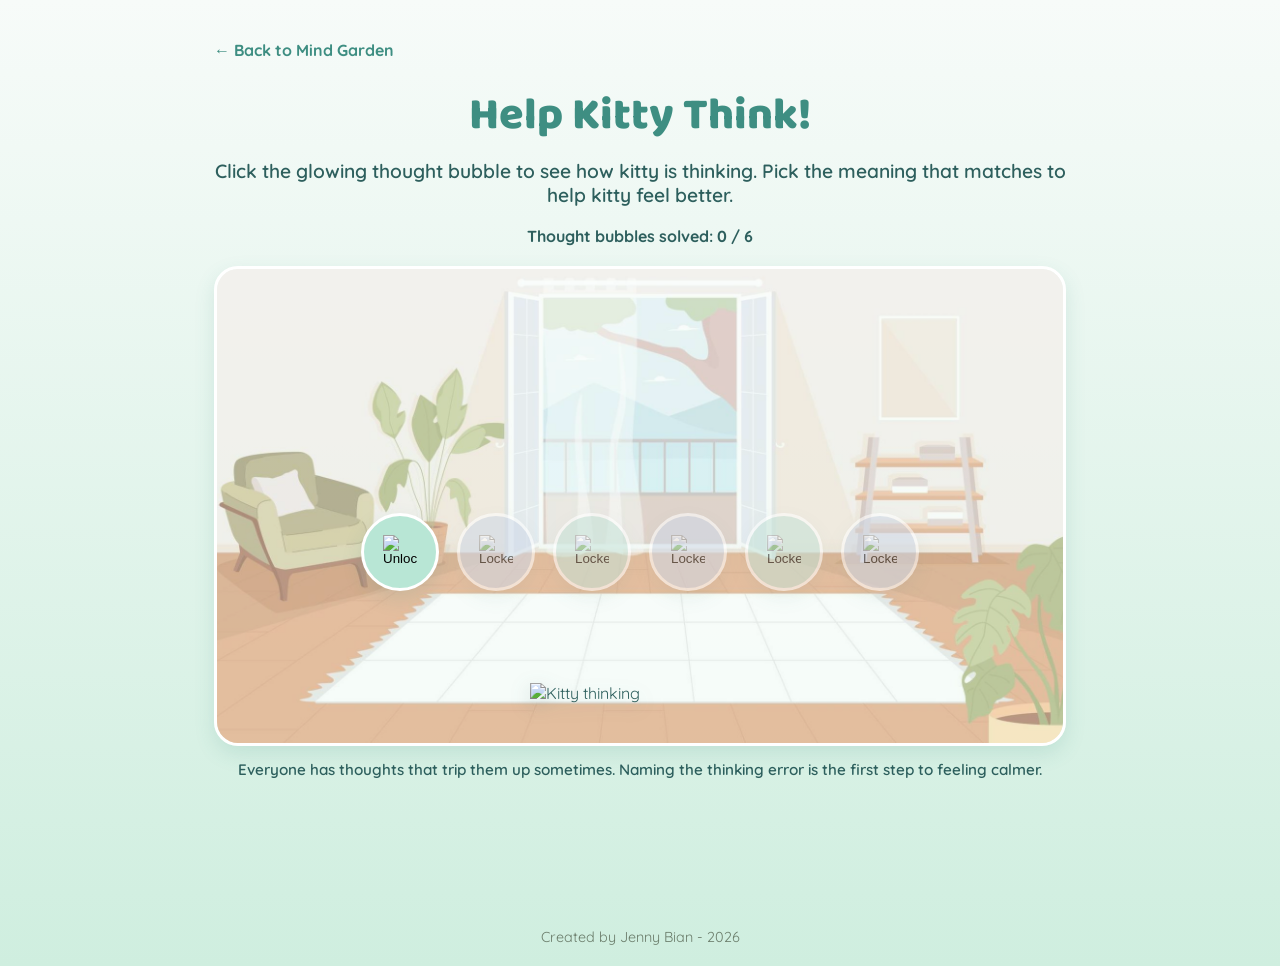
==== games/thinking-errors/index.html @ a107a17b "fixed" ====
<!DOCTYPE html>
<html lang="en">
<head>
  <meta charset="UTF-8">
  <meta name="viewport" content="width=device-width, initial-scale=1.0">
  <title>Help Kitty Think - Mind Garden</title>

  <link rel="preconnect" href="https://fonts.googleapis.com">
  <link rel="preconnect" href="https://fonts.gstatic.com" crossorigin>
  <link href="https://fonts.googleapis.com/css2?family=Baloo+2:wght@500;700;800&family=Quicksand:wght@500;600;700&display=swap" rel="stylesheet">

  <link rel="stylesheet" href="../../style.css">
  <link rel="stylesheet" href="style.css">
</head>
<body>

  <main class="container game-page">
    <a href="../../index.html" class="back-link">&larr; Back to Mind Garden</a>

    <header class="page-header">
      <h1>Help Kitty Think!</h1>
      <p class="subtitle">Click the glowing thought bubble to see how kitty is thinking. Pick the meaning that matches to help kitty feel better.</p>
    </header>

    <p class="progress-text" id="progress-text">Thought bubbles solved: 0 / 6</p>

    <div class="kitty-stage" id="kitty-stage">

      <div class="bubble-row" id="bubble-row">
        <!-- 6 thought-bubble buttons are generated by script.js -->
      </div>

      <p class="encourage-text" id="encourage-text"></p>

      <div class="cat-wrap" id="cat-wrap">
        <img id="cat-sprite" src="images/cat-0.png" alt="Kitty thinking" class="cat-sprite">
      </div>

    </div>

    <p class="game-hint">Everyone has thoughts that trip them up sometimes. Naming the thinking error is the first step to feeling calmer.</p>
  </main>

  <!-- Quiz overlay -->
  <div class="quiz-overlay" id="quiz-overlay" hidden>
    <div class="quiz-card">
      <h2 id="quiz-title">What is ___?</h2>
      <div class="quiz-options">
        <button class="quiz-option" id="option-a" type="button"></button>
        <button class="quiz-option" id="option-b" type="button"></button>
      </div>
      <p class="quiz-feedback" id="quiz-feedback" hidden>Not quite — try again!</p>
    </div>
  </div>

  <!-- Finish overlay -->
  <div class="finish-overlay" id="finish-overlay" hidden>
    <div class="finish-card">
      <img src="images/cat-5.png" alt="Happy kitty" class="finish-cat">
      <h2>Thanks for helping kitty think! 🐾</h2>
      <p>You helped kitty catch every thinking error. Kitty feels so much better now.</p>
      <div class="finish-actions">
        <button type="button" class="pet-kitty-btn" id="pet-kitty-btn">Click to Pet Kitty! 🐾</button>
      </div>
    </div>
  </div>

  <footer class="footer">
    Created by Jenny Bian - 2026
  </footer>

  <script src="script.js"></script>
</body>
</html>
---- style.css ----
/* ===== Mind Garden — Style Sheet =====
   Palette:
   --sky        #A8D8EA  (light blue)
   --mint       #B8E6D5  (light green)
   --seafoam    #CFEEDF  (pale green-blue)
   --periwinkle #C9D9F0  (soft blue-violet)
   --teal-deep  #3E8E82  (headings / accents)
   --teal-text  #2D5F5D  (body text)
   --cream      #F7FBF9  (page background)
   --white      #FFFFFF
*/

:root {
  --sky: #A8D8EA;
  --mint: #B8E6D5;
  --seafoam: #CFEEDF;
  --periwinkle: #C9D9F0;
  --teal-deep: #3E8E82;
  --teal-text: #2D5F5D;
  --cream: #F7FBF9;
  --white: #FFFFFF;

  --radius-lg: 24px;
  --radius-md: 16px;
  --shadow-soft: 0 8px 20px rgba(62, 142, 130, 0.15);
}

* {
  box-sizing: border-box;
}

body {
  margin: 0;
  min-height: 100vh;
  background: linear-gradient(180deg, var(--cream) 0%, var(--seafoam) 100%);
  font-family: 'Quicksand', sans-serif;
  color: var(--teal-text);
}

h1, h2, h3 {
  font-family: 'Baloo 2', sans-serif;
  margin: 0;
}

/* ===== Moving banner ===== */
/* ===== Moving banner ===== */
.banner {
  width: 100%;
  overflow: hidden;
  background: var(--teal-deep);
  padding: 12px 0;
}

.banner-track {
  display: block;
  animation: scroll-banner 30s linear infinite;
}

.banner-track span {
  display: inline-block;
  font-family: 'Baloo 2', sans-serif;
  font-weight: 700;
  font-size: 1.1rem;
  color: var(--white);
  white-space: nowrap;
}

@keyframes scroll-banner {
  from {
    transform: translateX(100vw);
  }
  to {
    transform: translateX(-100%);
  }
}

/* ===== Layout ===== */
.container {
  max-width: 900px;
  margin: 0 auto;
  padding: 40px 24px 64px;
}

.page-header {
  text-align: center;
  margin-bottom: 40px;
}

.page-header h1 {
  font-size: 2.8rem;
  font-weight: 800;
  color: var(--teal-deep);
}

.subtitle {
  margin-top: 8px;
  font-size: 1.2rem;
  font-weight: 600;
}

/* ===== Game grid ===== */
.game-grid {
  display: grid;
  grid-template-columns: repeat(2, 1fr);
  gap: 24px;
}

@media (max-width: 600px) {
  .game-grid {
    grid-template-columns: 1fr;
  }
}

.game-card {
  display: flex;
  flex-direction: column;
  align-items: center;
  text-align: center;
  text-decoration: none;
  color: var(--teal-text);
  padding: 32px 20px;
  border-radius: var(--radius-lg);
  box-shadow: var(--shadow-soft);
  border: 3px solid var(--white);
  transition: transform 0.2s ease, box-shadow 0.2s ease;
}

.game-card:hover,
.game-card:focus-visible {
  transform: translateY(-4px);
  box-shadow: 0 12px 26px rgba(62, 142, 130, 0.25);
}

.game-card:focus-visible {
  outline: 3px solid var(--teal-deep);
  outline-offset: 3px;
}

.game-card--mint       { background: var(--mint); }
.game-card--sky        { background: var(--sky); }
.game-card--seafoam    { background: var(--seafoam); }
.game-card--periwinkle { background: var(--periwinkle); }

.game-icon {
  width: 56px;
  height: 56px;
  margin-bottom: 12px;
  border-radius: 50%;
  background: rgba(255, 255, 255, 0.6);
  /* Placeholder circle — swap in an <img> inside .game-icon later */
}

.game-card h2 {
  font-size: 1.3rem;
  margin-bottom: 6px;
}

.game-card p {
  margin: 0;
  font-size: 0.95rem;
  font-weight: 600;
}

/* ===== About section ===== */
.about-section {
  margin-top: 56px;
  padding: 28px;
  background: var(--white);
  border-radius: var(--radius-md);
  box-shadow: var(--shadow-soft);
  text-align: center;
}

.about-section h3 {
  color: var(--teal-deep);
  font-size: 1.4rem;
  margin-bottom: 10px;
}

.about-section p {
  margin: 0;
  font-size: 1rem;
  line-height: 1.5;
}

.sparkle {
    position: absolute;
    width: 8px;
    height: 8px;
    background: rgba(255, 255, 255, 0.6);
    border-radius: 50%;
    pointer-events: none;
    box-shadow: 
        0 0 6px rgba(255,255,255,0.8),
        0 0 12px rgba(168,216,234,0.6);
    animation: sparkleFade 1.5s ease-out forwards;
}

@keyframes sparkleFade {
    from {
        transform: scale(1);
        opacity: 0.8;
    }
    to {
        transform: scale(0.2) translateY(10px);
        opacity: 0;
    }
}

.footer {
  text-align: center;
  margin-top: 50px;
  padding: 20px;
  font-family: 'Quicksand', sans-serif;
  font-size: 0.9rem;
  color: #6b7d6b;
}
---- games/thinking-errors/style.css ----
/* ===== Help Kitty Think — game styles =====
   Reuses the color variables (--sky, --mint, --seafoam, --periwinkle,
   --teal-deep, --teal-text, --cream, --white, --radius-lg, --radius-md,
   --shadow-soft) already defined in ../../style.css

   Drop your own art into games/thinking-errors/images/ named:
     cat-0.png ... cat-5.png   (6 cat sprites, sad -> happy)
     locked.png, unlocked.png (thought-bubble lock icons)
*/

.back-link {
  display: inline-block;
  margin-bottom: 20px;
  font-family: 'Quicksand', sans-serif;
  font-weight: 700;
  color: var(--teal-deep);
  text-decoration: none;
}

.back-link:hover,
.back-link:focus-visible {
  text-decoration: underline;
}

.game-page .page-header {
  margin-bottom: 12px;
}

.progress-text {
  text-align: center;
  font-family: 'Quicksand', sans-serif;
  font-weight: 700;
  color: var(--teal-text);
  margin-bottom: 20px;
}

/* ===== Kitty stage ===== */
.kitty-stage {
  position: relative;
  width: 100%;
  min-height: 480px;
  display: flex;
  flex-direction: column;
  align-items: center;
  justify-content: flex-end;
  gap: 32px;
  padding: 32px 20px 40px;
  border-radius: var(--radius-lg);
  border: 3px solid var(--white);
  box-shadow: var(--shadow-soft);

  overflow: hidden;
}

.kitty-stage::before {
  content: "";
  position: absolute;
  inset: 0;

  background-image: url("images/kitty-background.png");
  background-size: cover;
  background-position: center;
  background-repeat: no-repeat;

  opacity: 0.75;   /* Change this to make it lighter or darker */
  z-index: 0;
}

/* Keep all game elements above the background */
.kitty-stage > * {
  position: relative;
  z-index: 1;
}

/* ===== Thought bubble row ===== */
.bubble-row {
  display: flex;
  flex-wrap: wrap;
  justify-content: center;
  align-items: center;
  gap: 18px;
}

.thought-bubble {
  position: relative;
  width: 78px;
  height: 78px;
  border-radius: 50%;
  border: 3px solid var(--white);
  box-shadow: var(--shadow-soft);
  background: var(--mint);
  display: flex;
  align-items: center;
  justify-content: center;
  padding: 0;
  cursor: pointer;
  transition: transform 0.15s ease, opacity 0.4s ease;
}

.thought-bubble:nth-child(even) {
  background: var(--periwinkle);
}

.thought-bubble .bubble-icon {
  width: 34px;
  height: 34px;
  object-fit: contain;
  pointer-events: none;
}

.thought-bubble.active:hover,
.thought-bubble.active:focus-visible {
  transform: translateY(-4px);
  outline: none;
}

.thought-bubble.locked {
  cursor: not-allowed;
  opacity: 0.55;
  filter: grayscale(35%);
}

.thought-bubble.locked:hover {
  transform: none;
}

.thought-bubble.solved {
  opacity: 0;
  transform: scale(0.4);
  pointer-events: none;
}

/* ===== Encouragement text ===== */
.encourage-text {
  min-height: 28px;
  font-family: 'Baloo 2', sans-serif;
  font-weight: 700;
  font-size: 1.15rem;
  color: var(--teal-deep);
  text-align: center;
  margin: 0;
  opacity: 0;
  transform: translateY(6px);
  transition: opacity 0.4s ease, transform 0.4s ease;
}

.encourage-text.show {
  opacity: 1;
  transform: translateY(0);
}

/* ===== Cat ===== */
.cat-wrap {
  position: relative;
  display: flex;
  align-items: center;
  justify-content: center;
}

.cat-sprite {
  width: 220px;
  height: auto;
  object-fit: contain;
  filter: drop-shadow(0 6px 10px rgba(45, 95, 93, 0.2));
  transition: transform 0.15s ease;
}

/* Petting mode: cat grows a little on hover, and gives a happy little
   bounce when clicked. Only active once the game is finished. */
.kitty-stage.petting-mode {
  cursor: pointer;
}

.kitty-stage.petting-mode .cat-sprite:hover {
  transform: scale(1.08);
}

@keyframes pet-bounce {
  0%   { transform: scale(1); }
  30%  { transform: scale(1.15); }
  60%  { transform: scale(0.95); }
  100% { transform: scale(1); }
}

.cat-sprite.pet-click {
  animation: pet-bounce 0.4s ease;
}

/* Hearts that pop out of the cat when petted */
.floating-heart {
  position: absolute;
  width: 28px;
  height: 28px;
  object-fit: contain;
  pointer-events: none;
  animation: float-up 2.6s ease-out forwards;
}

@keyframes float-up {
  0%   { transform: translate(0, 0) rotate(0deg) scale(0.5); opacity: 0; }
  12%  { transform: translate(calc(var(--drift, 0px) * 0.15), -20px) rotate(calc(var(--rot, 0deg) * 0.3)) scale(0.95); opacity: 1; }
  55%  { transform: translate(calc(var(--drift, 0px) * 0.65), -110px) rotate(calc(var(--rot, 0deg) * 0.7)) scale(1.05); opacity: 0.9; }
  100% { transform: translate(var(--drift, 0px), -210px) rotate(var(--rot, 0deg)) scale(1); opacity: 0; }
}

.game-hint {
  text-align: center;
  margin-top: 14px;
  font-size: 0.95rem;
  font-weight: 600;
  color: var(--teal-text);
}

/* ===== Quiz overlay ===== */
.quiz-overlay[hidden],
.finish-overlay[hidden] {
  display: none !important;
}

.quiz-overlay,
.finish-overlay {
  position: fixed;
  inset: 0;
  background: rgba(45, 95, 93, 0.55);
  display: flex;
  align-items: center;
  justify-content: center;
  padding: 24px;
  z-index: 100;
}

.quiz-card,
.finish-card {
  background: var(--white);
  border-radius: var(--radius-lg);
  box-shadow: var(--shadow-soft);
  padding: 36px 32px;
  max-width: 480px;
  width: 100%;
  text-align: center;
}

.quiz-card h2 {
  color: var(--teal-deep);
  font-size: 1.4rem;
  margin-bottom: 22px;
}

.quiz-options {
  display: flex;
  flex-direction: column;
  gap: 14px;
  margin-bottom: 16px;
}

.quiz-option {
  font-family: 'Quicksand', sans-serif;
  font-weight: 700;
  font-size: 1rem;
  color: var(--teal-text);
  background: var(--cream);
  border: 3px solid var(--white);
  border-radius: var(--radius-md);
  padding: 16px 18px;
  cursor: pointer;
  line-height: 1.4;
  box-shadow: var(--shadow-soft);
  transition: transform 0.15s ease, background 0.15s ease;
}

.quiz-option:hover:not(:disabled),
.quiz-option:focus-visible:not(:disabled) {
  transform: translateY(-2px);
  background: var(--mint);
  outline: none;
}

.quiz-option:disabled {
  cursor: not-allowed;
}

.quiz-option.incorrect {
  background: #f6b8b0;
  color: #6e2a20;
  transform: none;
}

.quiz-feedback {
  font-family: 'Quicksand', sans-serif;
  font-weight: 700;
  color: #b3392c;
}

/* ===== Finish overlay ===== */
.finish-cat {
  width: 150px;
  height: auto;
  margin: 0 auto 18px;
  display: block;
}

.finish-card h2 {
  color: var(--teal-deep);
  font-size: 1.6rem;
  margin-bottom: 12px;
}

.finish-card p {
  font-size: 1.02rem;
  line-height: 1.6;
  margin-bottom: 24px;
}

.finish-actions {
  display: flex;
  flex-wrap: wrap;
  justify-content: center;
  gap: 12px;
}

.relax-done-btn,
.pet-kitty-btn {
  display: inline-block;
  font-family: 'Baloo 2', sans-serif;
  font-weight: 700;
  font-size: 1rem;
  border: none;
  border-radius: var(--radius-md);
  padding: 12px 24px;
  cursor: pointer;
  text-decoration: none;
  transition: transform 0.15s ease, box-shadow 0.15s ease;
}

.relax-done-btn {
  color: var(--white);
  background: var(--teal-deep);
}

.pet-kitty-btn {
  color: var(--teal-deep);
  background: var(--mint);
  border: 3px solid var(--white);
}

.relax-done-btn:hover,
.relax-done-btn:focus-visible,
.pet-kitty-btn:hover,
.pet-kitty-btn:focus-visible {
  transform: translateY(-2px);
  box-shadow: var(--shadow-soft);
  outline: none;
}

@media (max-width: 600px) {
  .cat-sprite {
    width: 170px;
  }
  .thought-bubble {
    width: 64px;
    height: 64px;
  }
}
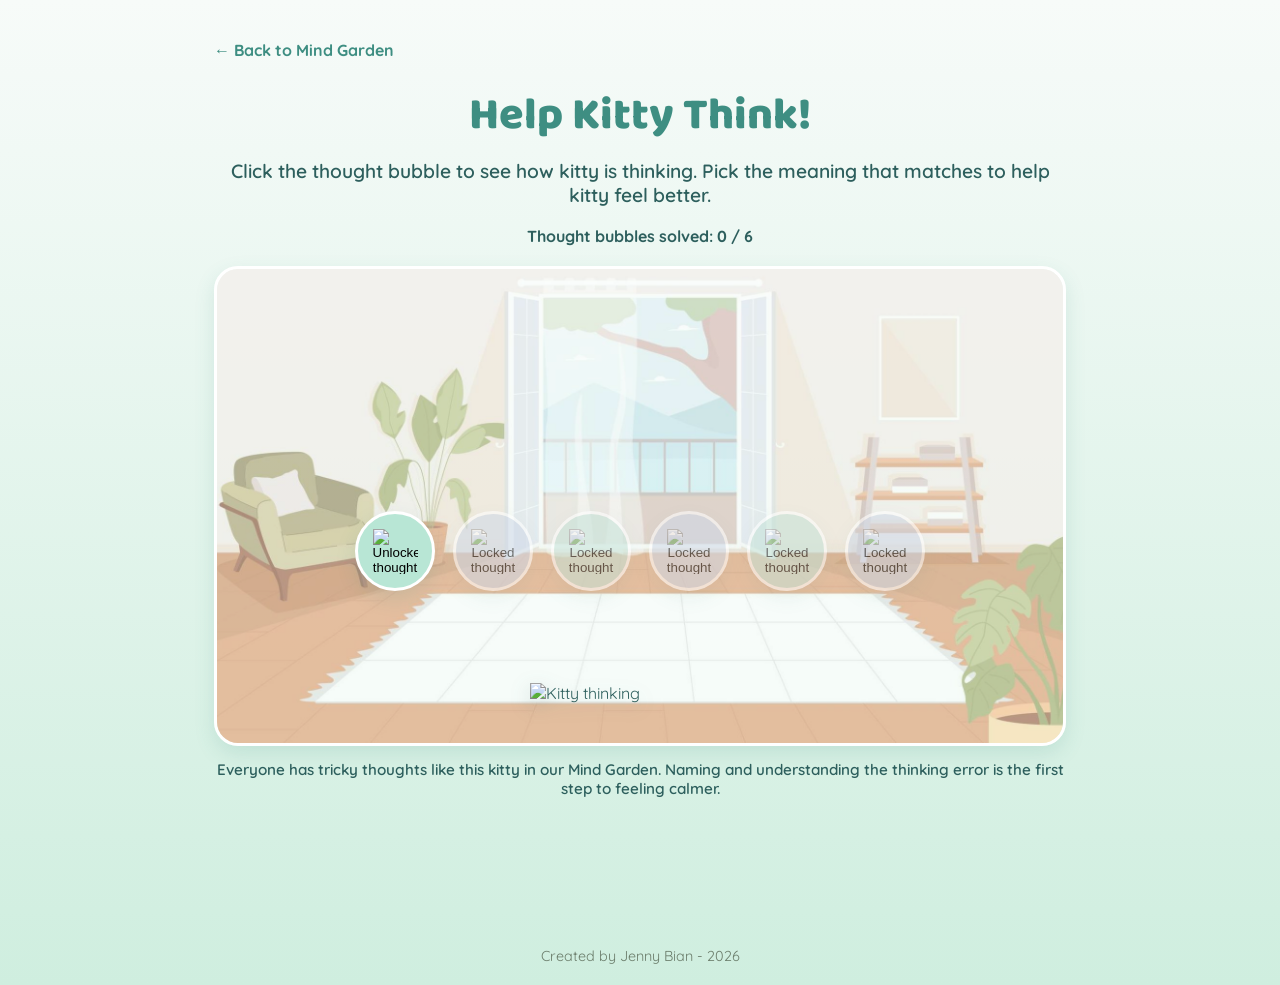
==== commit 0ac83fd9: "fixing!! :D" ====
--- a/games/thinking-errors/index.html
+++ b/games/thinking-errors/index.html
@@ -19,7 +19,7 @@
 
     <header class="page-header">
       <h1>Help Kitty Think!</h1>
-      <p class="subtitle">Click the glowing thought bubble to see how kitty is thinking. Pick the meaning that matches to help kitty feel better.</p>
+      <p class="subtitle">Click the thought bubble to see how kitty is thinking. Pick the meaning that matches to help kitty feel better.</p>
     </header>
 
     <p class="progress-text" id="progress-text">Thought bubbles solved: 0 / 6</p>
@@ -38,7 +38,7 @@
 
     </div>
 
-    <p class="game-hint">Everyone has thoughts that trip them up sometimes. Naming the thinking error is the first step to feeling calmer.</p>
+    <p class="game-hint">Everyone has tricky thoughts like this kitty in our Mind Garden. Naming and understanding the thinking error is the first step to feeling calmer.</p>
   </main>
 
   <!-- Quiz overlay -->
@@ -49,7 +49,7 @@
         <button class="quiz-option" id="option-a" type="button"></button>
         <button class="quiz-option" id="option-b" type="button"></button>
       </div>
-      <p class="quiz-feedback" id="quiz-feedback" hidden>Not quite — try again!</p>
+      <p class="quiz-feedback" id="quiz-feedback" hidden>Not quite, try again!</p>
     </div>
   </div>
 
--- a/style.css
+++ b/style.css
@@ -141,15 +141,38 @@
 .game-card--seafoam    { background: var(--seafoam); }
 .game-card--periwinkle { background: var(--periwinkle); }
 
+/* ===== Breathing Basket Catch background ===== */
+.fruit-basket-card {
+  position: relative;
+  overflow: hidden;
+}
+
+.fruit-basket-card::before {
+  content: "";
+  position: absolute;
+  inset: 0;
+
+  background-image: url("images/fruitbasket.png");
+  background-size: cover;
+  background-position: center;
+  background-repeat: no-repeat;
+
+  opacity: 0.65;
+  z-index: 0;
+}
+
+/* Keep text and icons above image */
+.fruit-basket-card > * {
+  position: relative;
+  z-index: 1;
+}
+
 .game-icon {
   width: 56px;
   height: 56px;
   margin-bottom: 12px;
-  border-radius: 50%;
-  background: rgba(255, 255, 255, 0.6);
-  /* Placeholder circle — swap in an <img> inside .game-icon later */
-}
-
+  background: transparent;
+}
 .game-card h2 {
   font-size: 1.3rem;
   margin-bottom: 6px;
@@ -159,6 +182,32 @@
   margin: 0;
   font-size: 0.95rem;
   font-weight: 600;
+}
+
+/* ===== Thinking Errors background ===== */
+.catthink-card {
+  position: relative;
+  overflow: hidden;
+}
+
+.catthink-card::before {
+  content: "";
+  position: absolute;
+  inset: 0;
+
+  background-image: url("images/catthink.png");
+  background-size: cover;
+  background-position: center;
+  background-repeat: no-repeat;
+
+  opacity: 0.65;
+  z-index: 0;
+}
+
+/* Keep text above background */
+.catthink-card > * {
+  position: relative;
+  z-index: 1;
 }
 
 /* ===== About section ===== */
@@ -214,4 +263,13 @@
   font-family: 'Quicksand', sans-serif;
   font-size: 0.9rem;
   color: #6b7d6b;
+}
+
+
+.game-card h2,
+.game-card p {
+  background: rgba(255, 255, 255, 0.75);
+  border-radius: 12px;
+  padding: 3px 10px;
+  box-shadow: 0 4px 10px rgba(62, 142, 130, 0.12);
 }
--- a/games/thinking-errors/style.css
+++ b/games/thinking-errors/style.css
@@ -83,8 +83,8 @@
 
 .thought-bubble {
   position: relative;
-  width: 78px;
-  height: 78px;
+  width: 80px;
+  height: 80px;
   border-radius: 50%;
   border: 3px solid var(--white);
   box-shadow: var(--shadow-soft);
@@ -102,8 +102,8 @@
 }
 
 .thought-bubble .bubble-icon {
-  width: 34px;
-  height: 34px;
+  width: 45px;
+  height: 45px;
   object-fit: contain;
   pointer-events: none;
 }
